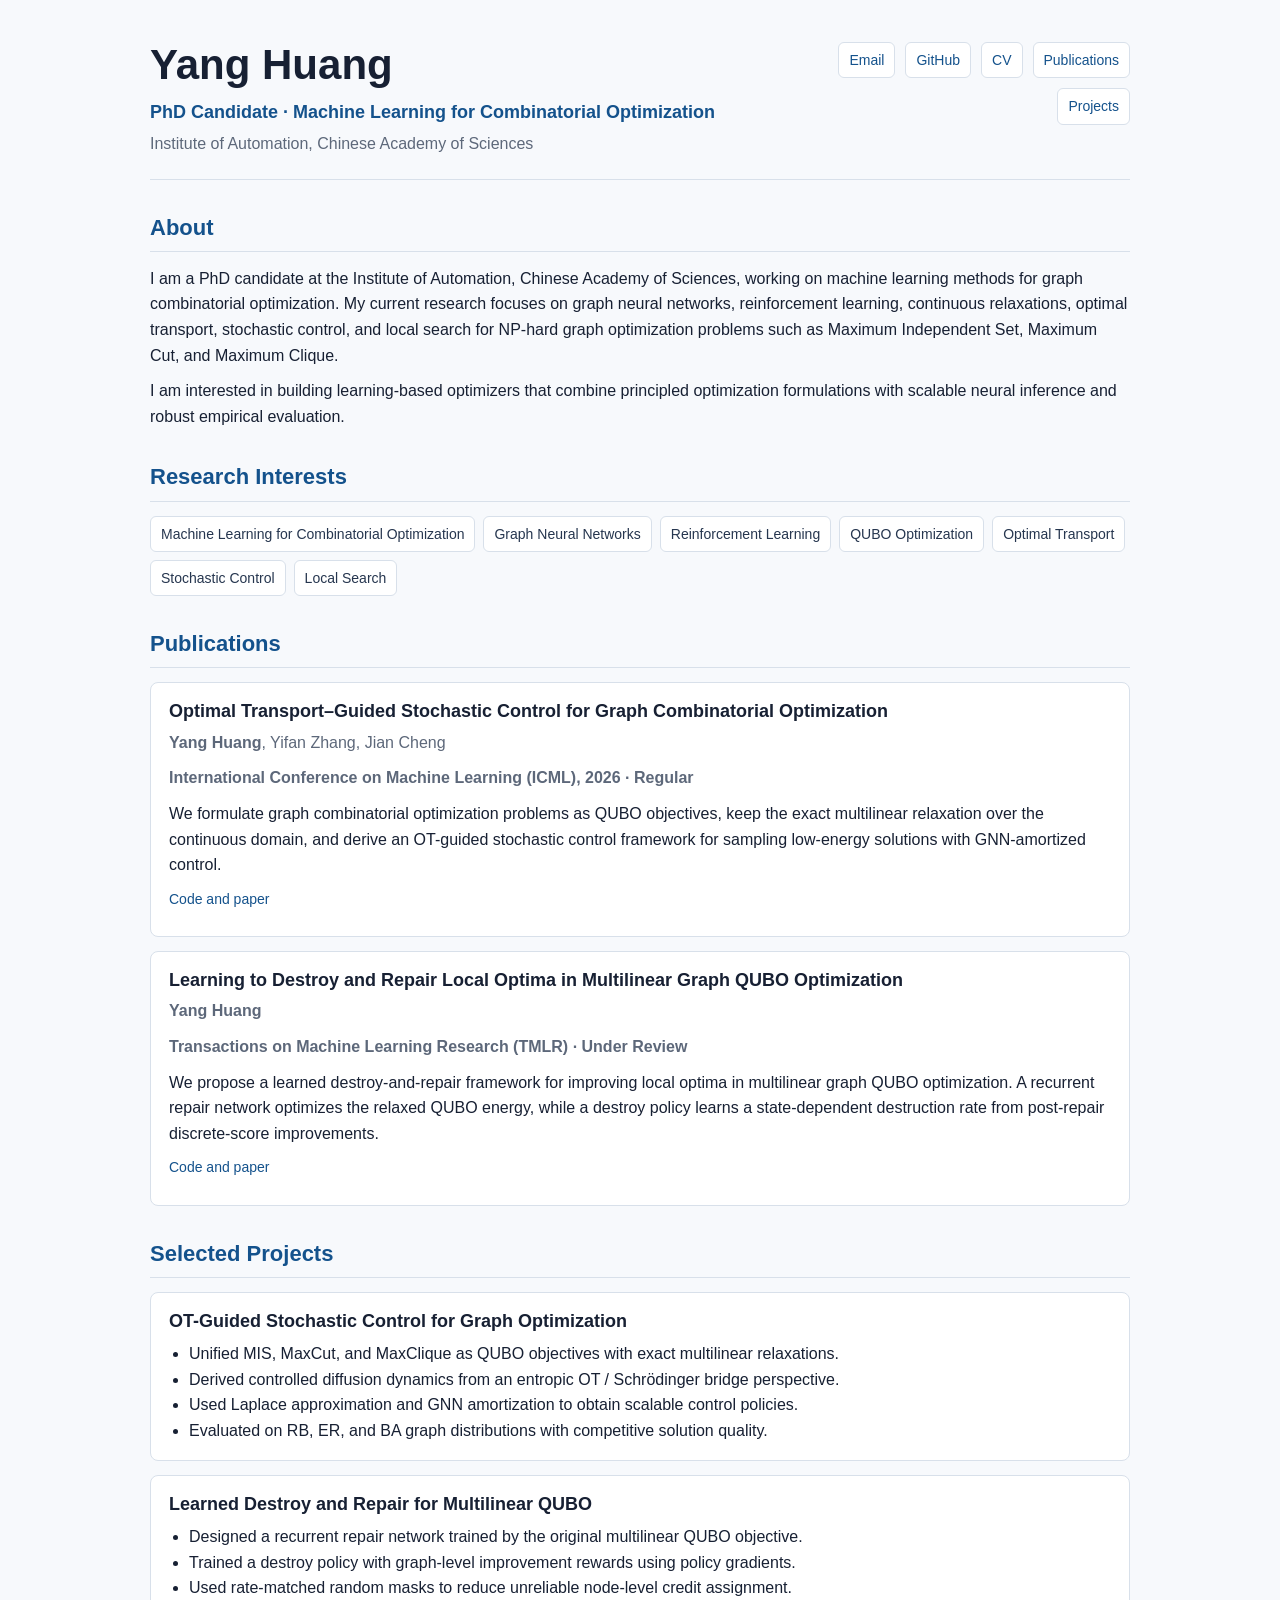
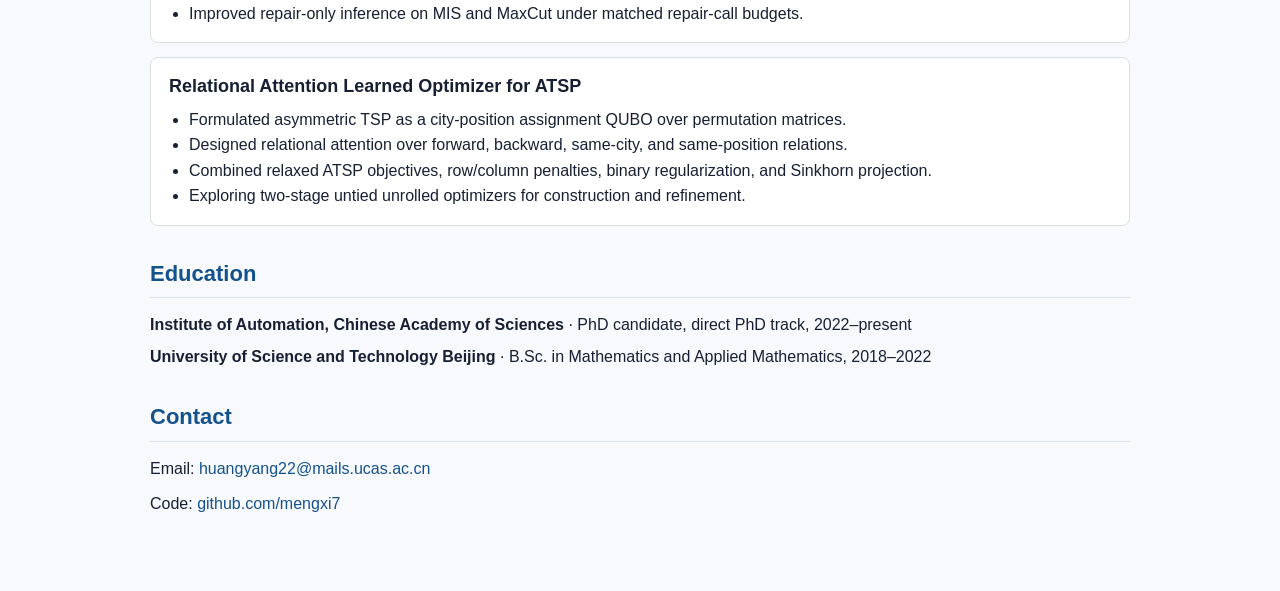
==== index.html @ 0f0f34de "first" ====
<!doctype html>
<html lang="en">
<head>
  <meta charset="utf-8">
  <meta name="viewport" content="width=device-width, initial-scale=1">
  <title>Yang Huang</title>
  <meta name="description" content="Yang Huang - PhD candidate working on machine learning for combinatorial optimization, graph neural networks, reinforcement learning, optimal transport, and stochastic control.">
  <link rel="stylesheet" href="styles.css">
</head>
<body>
  <main class="page">
    <header class="hero">
      <div>
        <h1>Yang Huang</h1>
        <p class="subtitle">PhD Candidate · Machine Learning for Combinatorial Optimization</p>
        <p class="affiliation">Institute of Automation, Chinese Academy of Sciences</p>
      </div>
      <nav class="links" aria-label="Profile links">
        <a href="mailto:huangyang22@mails.ucas.ac.cn">Email</a>
        <a href="https://github.com/mengxi7">GitHub</a>
        <a href="Yang_Huang_CV.pdf">CV</a>
        <a href="#publications">Publications</a>
        <a href="#projects">Projects</a>
      </nav>
    </header>

    <section id="about">
      <h2>About</h2>
      <p>
        I am a PhD candidate at the Institute of Automation, Chinese Academy of Sciences,
        working on machine learning methods for graph combinatorial optimization.
        My current research focuses on graph neural networks, reinforcement learning,
        continuous relaxations, optimal transport, stochastic control, and local search for
        NP-hard graph optimization problems such as Maximum Independent Set, Maximum Cut,
        and Maximum Clique.
      </p>
      <p>
        I am interested in building learning-based optimizers that combine principled
        optimization formulations with scalable neural inference and robust empirical evaluation.
      </p>
    </section>

    <section id="research">
      <h2>Research Interests</h2>
      <div class="tags">
        <span>Machine Learning for Combinatorial Optimization</span>
        <span>Graph Neural Networks</span>
        <span>Reinforcement Learning</span>
        <span>QUBO Optimization</span>
        <span>Optimal Transport</span>
        <span>Stochastic Control</span>
        <span>Local Search</span>
      </div>
    </section>

    <section id="publications">
      <h2>Publications</h2>
      <article class="pub">
        <h3>Optimal Transport–Guided Stochastic Control for Graph Combinatorial Optimization</h3>
        <p class="authors"><strong>Yang Huang</strong>, Yifan Zhang, Jian Cheng</p>
        <p class="venue">International Conference on Machine Learning (ICML), 2026 · Regular</p>
        <p>
          We formulate graph combinatorial optimization problems as QUBO objectives, keep the
          exact multilinear relaxation over the continuous domain, and derive an OT-guided
          stochastic control framework for sampling low-energy solutions with GNN-amortized control.
        </p>
        <p class="status">
          <a href="https://github.com/mengxi7/Optimal-Transport-Guided-Stochastic-Control-for-Graph-Combinatorial-Optimization">Code and paper</a>
        </p>
      </article>

      <article class="pub">
        <h3>Learning to Destroy and Repair Local Optima in Multilinear Graph QUBO Optimization</h3>
        <p class="authors"><strong>Yang Huang</strong></p>
        <p class="venue">Transactions on Machine Learning Research (TMLR) · Under Review</p>
        <p>
          We propose a learned destroy-and-repair framework for improving local optima in
          multilinear graph QUBO optimization. A recurrent repair network optimizes the relaxed
          QUBO energy, while a destroy policy learns a state-dependent destruction rate from
          post-repair discrete-score improvements.
        </p>
        <p class="status">
          <a href="https://github.com/mengxi7/learned-destroy-repair">Code and paper</a>
        </p>
      </article>
    </section>

    <section id="projects">
      <h2>Selected Projects</h2>
      <article class="project">
        <h3>OT-Guided Stochastic Control for Graph Optimization</h3>
        <ul>
          <li>Unified MIS, MaxCut, and MaxClique as QUBO objectives with exact multilinear relaxations.</li>
          <li>Derived controlled diffusion dynamics from an entropic OT / Schrödinger bridge perspective.</li>
          <li>Used Laplace approximation and GNN amortization to obtain scalable control policies.</li>
          <li>Evaluated on RB, ER, and BA graph distributions with competitive solution quality.</li>
        </ul>
      </article>

      <article class="project">
        <h3>Learned Destroy and Repair for Multilinear QUBO</h3>
        <ul>
          <li>Designed a recurrent repair network trained by the original multilinear QUBO objective.</li>
          <li>Trained a destroy policy with graph-level improvement rewards using policy gradients.</li>
          <li>Used rate-matched random masks to reduce unreliable node-level credit assignment.</li>
          <li>Improved repair-only inference on MIS and MaxCut under matched repair-call budgets.</li>
        </ul>
      </article>

      <article class="project">
        <h3>Relational Attention Learned Optimizer for ATSP</h3>
        <ul>
          <li>Formulated asymmetric TSP as a city-position assignment QUBO over permutation matrices.</li>
          <li>Designed relational attention over forward, backward, same-city, and same-position relations.</li>
          <li>Combined relaxed ATSP objectives, row/column penalties, binary regularization, and Sinkhorn projection.</li>
          <li>Exploring two-stage untied unrolled optimizers for construction and refinement.</li>
        </ul>
      </article>
    </section>

    <section id="education">
      <h2>Education</h2>
      <div class="edu">
        <p><strong>Institute of Automation, Chinese Academy of Sciences</strong> · PhD candidate, direct PhD track, 2022–present</p>
        <p><strong>University of Science and Technology Beijing</strong> · B.Sc. in Mathematics and Applied Mathematics, 2018–2022</p>
      </div>
    </section>

    <section id="contact">
      <h2>Contact</h2>
      <p>
        Email: <a href="mailto:huangyang22@mails.ucas.ac.cn">huangyang22@mails.ucas.ac.cn</a>
      </p>
      <p>
        Code: <a href="https://github.com/mengxi7">github.com/mengxi7</a>
      </p>
    </section>
  </main>
</body>
</html>
---- styles.css ----
:root {
  --text: #172033;
  --muted: #5d687a;
  --accent: #14528c;
  --line: #d8e0ea;
  --bg: #f7f9fc;
  --card: #ffffff;
}

* {
  box-sizing: border-box;
}

body {
  margin: 0;
  color: var(--text);
  background: var(--bg);
  font-family: -apple-system, BlinkMacSystemFont, "Segoe UI", Arial, "Noto Sans", sans-serif;
  line-height: 1.6;
}

a {
  color: var(--accent);
  text-decoration: none;
}

a:hover {
  text-decoration: underline;
}

.page {
  width: min(980px, calc(100% - 40px));
  margin: 0 auto;
  padding: 42px 0 64px;
}

.hero {
  display: flex;
  justify-content: space-between;
  gap: 28px;
  align-items: flex-start;
  padding-bottom: 22px;
  border-bottom: 1px solid var(--line);
}

h1 {
  margin: 0;
  font-size: 42px;
  line-height: 1.1;
  letter-spacing: 0;
}

.subtitle {
  margin: 10px 0 4px;
  font-size: 18px;
  color: var(--accent);
  font-weight: 650;
}

.affiliation {
  margin: 0;
  color: var(--muted);
}

.links {
  display: flex;
  flex-wrap: wrap;
  justify-content: flex-end;
  gap: 10px;
  max-width: 360px;
}

.links a {
  padding: 6px 10px;
  border: 1px solid var(--line);
  border-radius: 6px;
  background: var(--card);
  font-size: 14px;
}

section {
  margin-top: 30px;
}

h2 {
  margin: 0 0 14px;
  font-size: 22px;
  color: var(--accent);
  border-bottom: 1px solid var(--line);
  padding-bottom: 6px;
  letter-spacing: 0;
}

h3 {
  margin: 0 0 6px;
  font-size: 18px;
  line-height: 1.35;
}

p {
  margin: 0 0 10px;
}

.tags {
  display: flex;
  flex-wrap: wrap;
  gap: 8px;
}

.tags span {
  background: var(--card);
  border: 1px solid var(--line);
  border-radius: 6px;
  padding: 6px 10px;
  color: #26364f;
  font-size: 14px;
}

.pub,
.project {
  background: var(--card);
  border: 1px solid var(--line);
  border-radius: 8px;
  padding: 16px 18px;
  margin-bottom: 14px;
}

.authors,
.venue,
.status,
.muted {
  color: var(--muted);
}

.venue {
  font-weight: 600;
}

.status {
  font-size: 14px;
}

ul {
  margin: 8px 0 0;
  padding-left: 20px;
}

.edu p {
  margin-bottom: 6px;
}

@media (max-width: 720px) {
  .page {
    width: min(100% - 28px, 980px);
    padding-top: 28px;
  }

  .hero {
    display: block;
  }

  h1 {
    font-size: 34px;
  }

  .links {
    justify-content: flex-start;
    margin-top: 18px;
  }
}
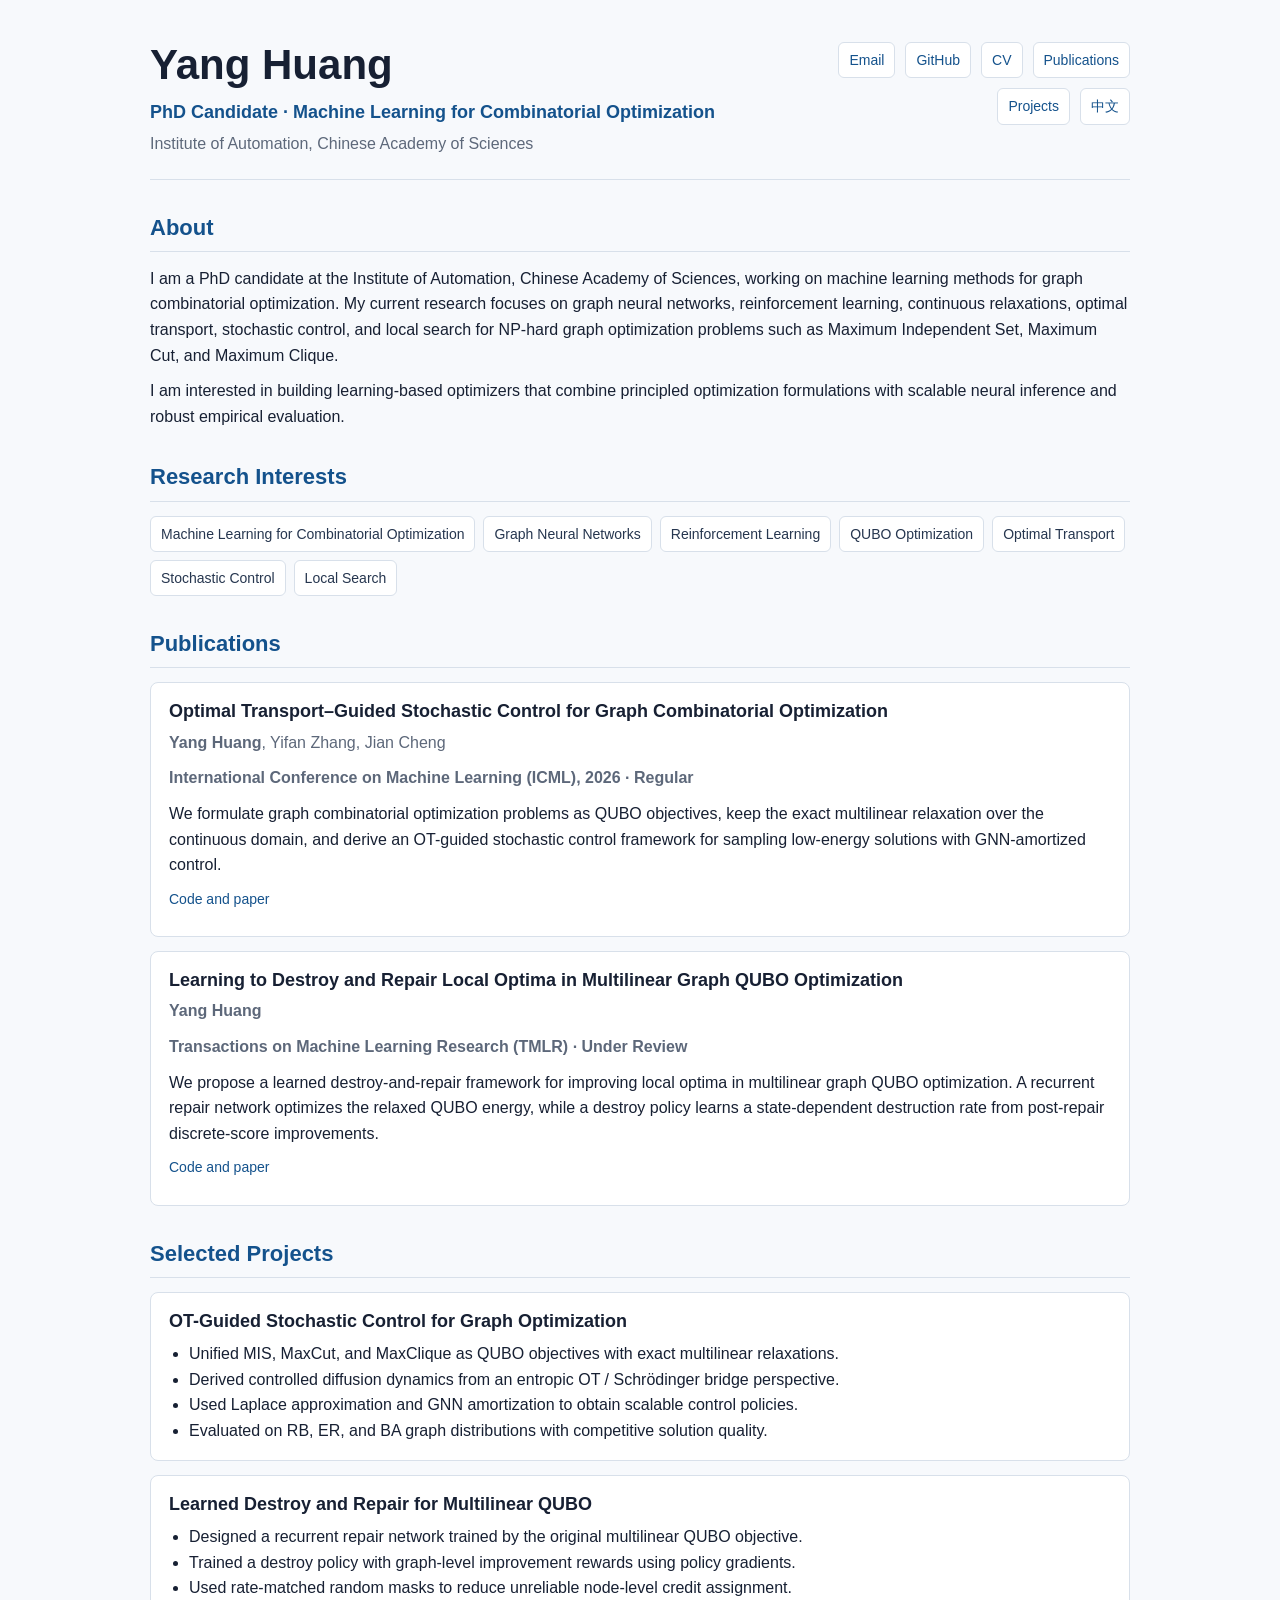
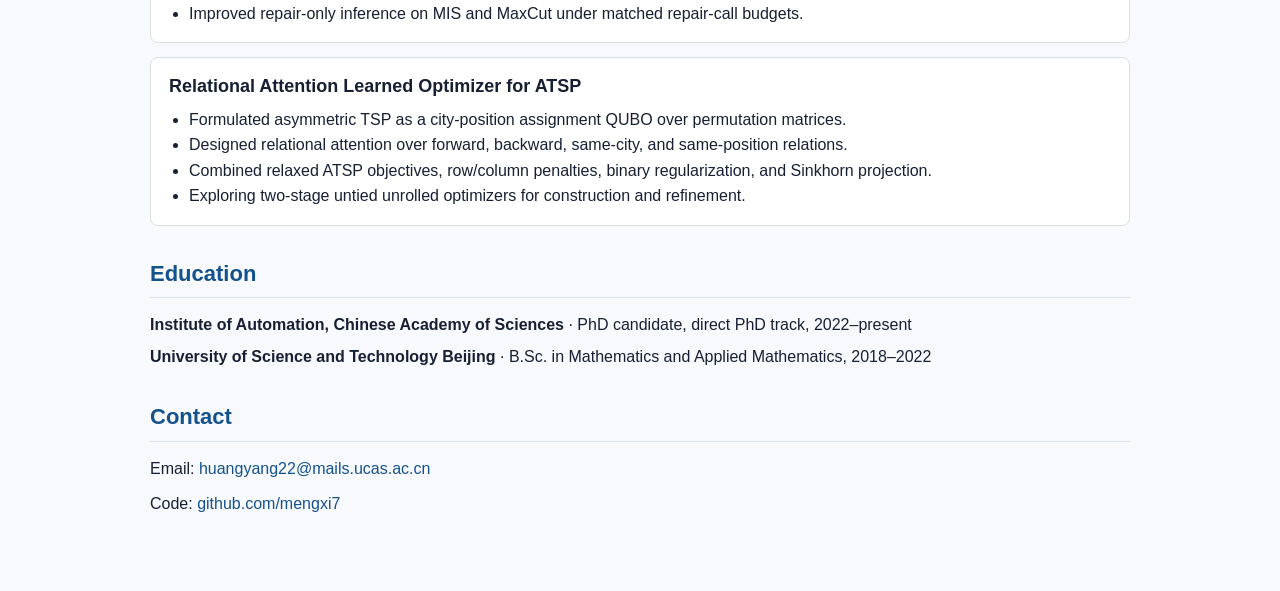
==== commit eca33709: "26_6_28_mac" ====
--- a/index.html
+++ b/index.html
@@ -21,6 +21,7 @@
         <a href="Yang_Huang_CV.pdf">CV</a>
         <a href="#publications">Publications</a>
         <a href="#projects">Projects</a>
+        <a href="zh.html">中文</a>
       </nav>
     </header>
 
--- a/styles.css
+++ b/styles.css
@@ -50,6 +50,14 @@
   letter-spacing: 0;
 }
 
+.han-name {
+  display: inline-block;
+  margin-left: 8px;
+  color: var(--muted);
+  font-size: 28px;
+  font-weight: 600;
+}
+
 .subtitle {
   margin: 10px 0 4px;
   font-size: 18px;
@@ -57,9 +65,18 @@
   font-weight: 650;
 }
 
+.subtitle.zh {
+  margin-top: 2px;
+  font-size: 16px;
+}
+
 .affiliation {
   margin: 0;
   color: var(--muted);
+}
+
+.affiliation.zh {
+  margin-top: 2px;
 }
 
 .links {
@@ -99,6 +116,10 @@
 
 p {
   margin: 0 0 10px;
+}
+
+p[lang="zh-CN"] {
+  color: #26364f;
 }
 
 .tags {
@@ -167,4 +188,11 @@
     justify-content: flex-start;
     margin-top: 18px;
   }
+
+  .han-name {
+    display: block;
+    margin-left: 0;
+    margin-top: 4px;
+    font-size: 24px;
+  }
 }
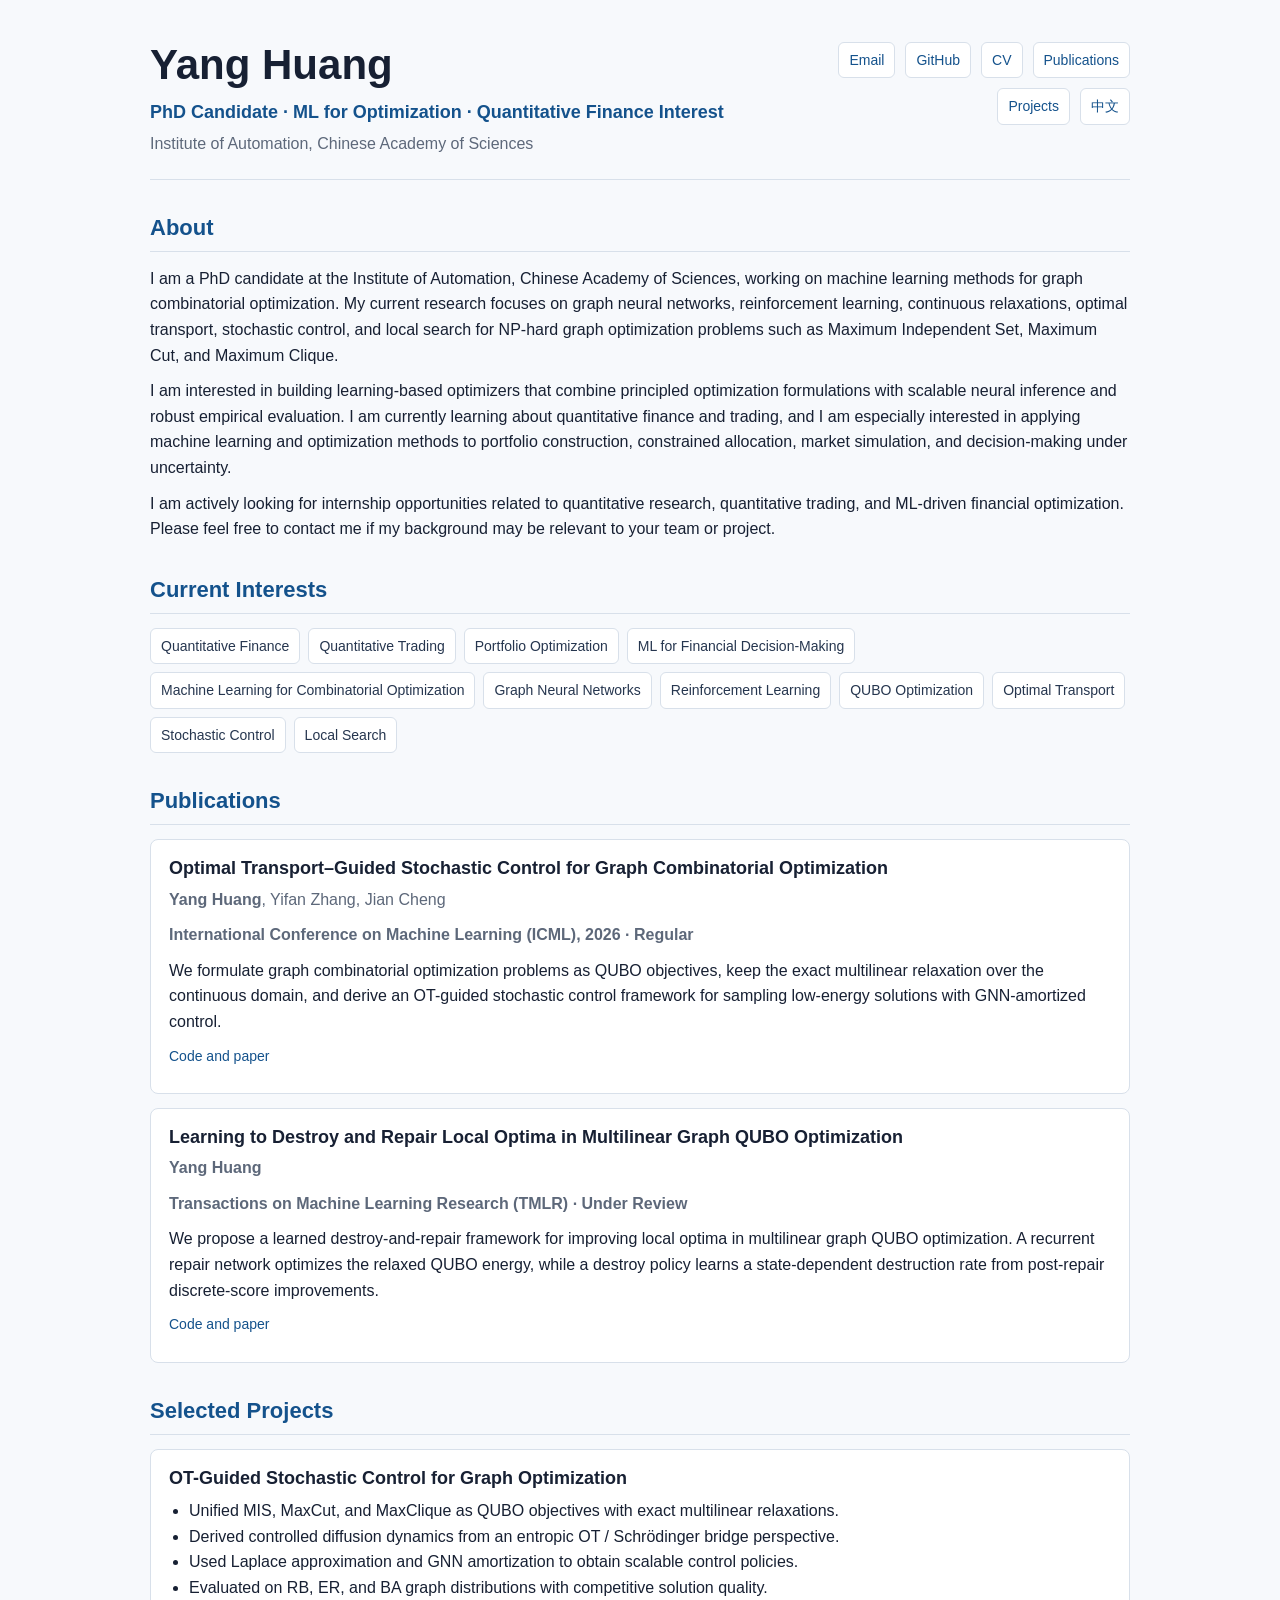
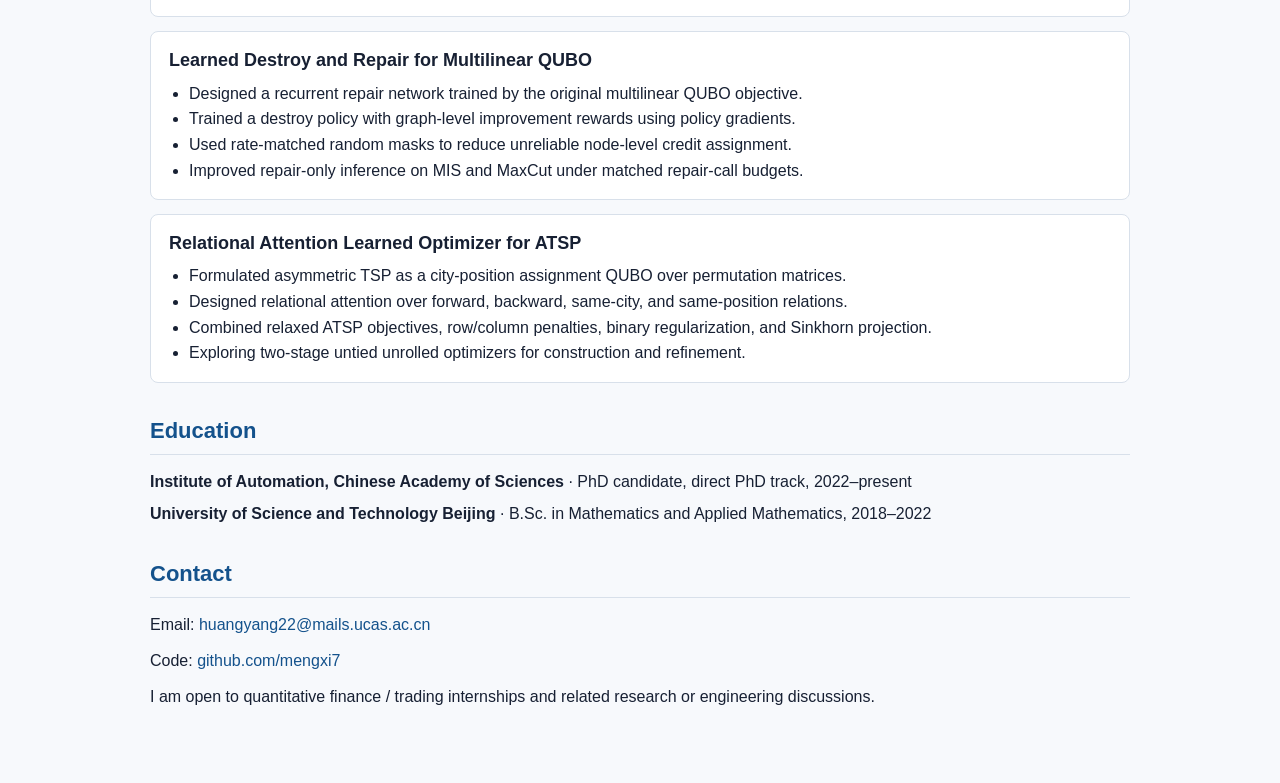
==== commit 010c1a99: "26_6_28_2_mac" ====
--- a/index.html
+++ b/index.html
@@ -4,7 +4,7 @@
   <meta charset="utf-8">
   <meta name="viewport" content="width=device-width, initial-scale=1">
   <title>Yang Huang</title>
-  <meta name="description" content="Yang Huang - PhD candidate working on machine learning for combinatorial optimization, graph neural networks, reinforcement learning, optimal transport, and stochastic control.">
+  <meta name="description" content="Yang Huang - PhD candidate working on machine learning for combinatorial optimization, with current interests in quantitative finance and trading.">
   <link rel="stylesheet" href="styles.css">
 </head>
 <body>
@@ -12,7 +12,7 @@
     <header class="hero">
       <div>
         <h1>Yang Huang</h1>
-        <p class="subtitle">PhD Candidate · Machine Learning for Combinatorial Optimization</p>
+        <p class="subtitle">PhD Candidate · ML for Optimization · Quantitative Finance Interest</p>
         <p class="affiliation">Institute of Automation, Chinese Academy of Sciences</p>
       </div>
       <nav class="links" aria-label="Profile links">
@@ -38,12 +38,24 @@
       <p>
         I am interested in building learning-based optimizers that combine principled
         optimization formulations with scalable neural inference and robust empirical evaluation.
+        I am currently learning about quantitative finance and trading, and I am especially
+        interested in applying machine learning and optimization methods to portfolio construction,
+        constrained allocation, market simulation, and decision-making under uncertainty.
+      </p>
+      <p>
+        I am actively looking for internship opportunities related to quantitative research,
+        quantitative trading, and ML-driven financial optimization. Please feel free to contact me
+        if my background may be relevant to your team or project.
       </p>
     </section>
 
     <section id="research">
-      <h2>Research Interests</h2>
+      <h2>Current Interests</h2>
       <div class="tags">
+        <span>Quantitative Finance</span>
+        <span>Quantitative Trading</span>
+        <span>Portfolio Optimization</span>
+        <span>ML for Financial Decision-Making</span>
         <span>Machine Learning for Combinatorial Optimization</span>
         <span>Graph Neural Networks</span>
         <span>Reinforcement Learning</span>
@@ -135,6 +147,9 @@
       <p>
         Code: <a href="https://github.com/mengxi7">github.com/mengxi7</a>
       </p>
+      <p>
+        I am open to quantitative finance / trading internships and related research or engineering discussions.
+      </p>
     </section>
   </main>
 </body>
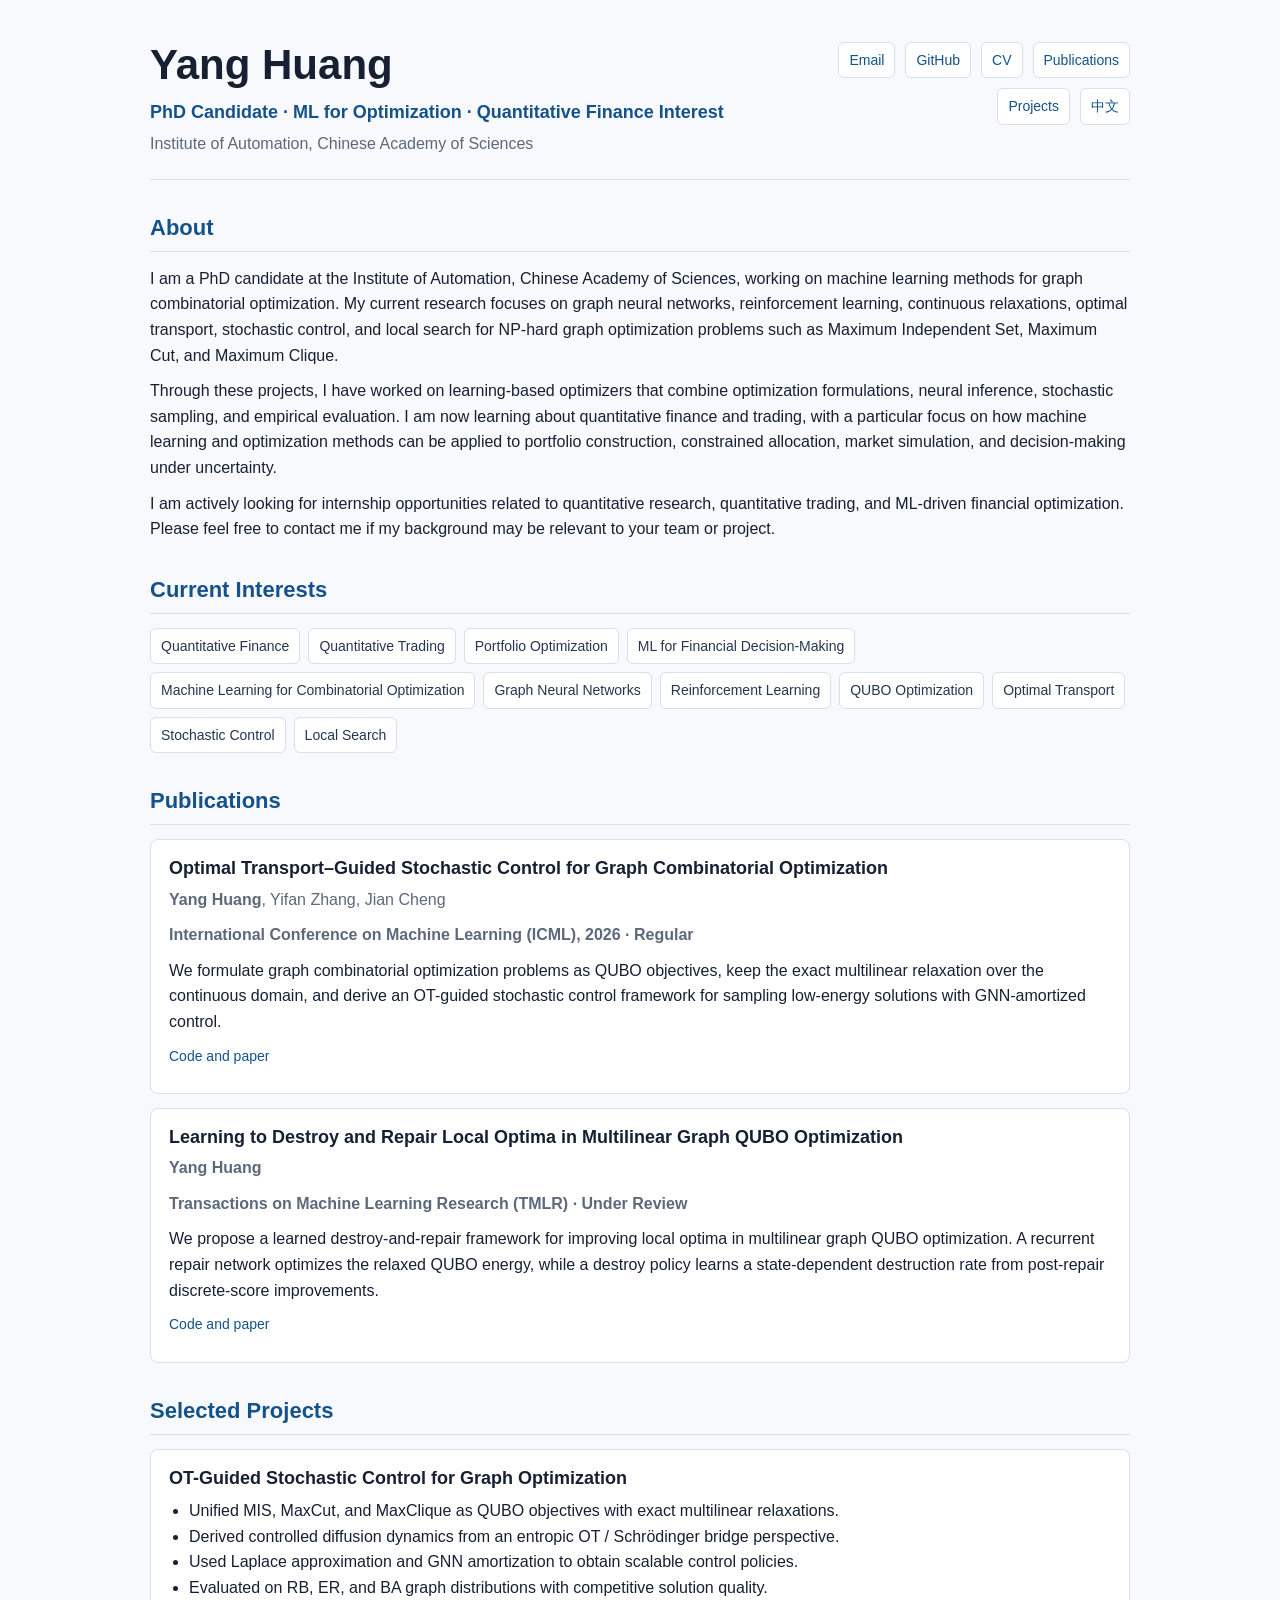
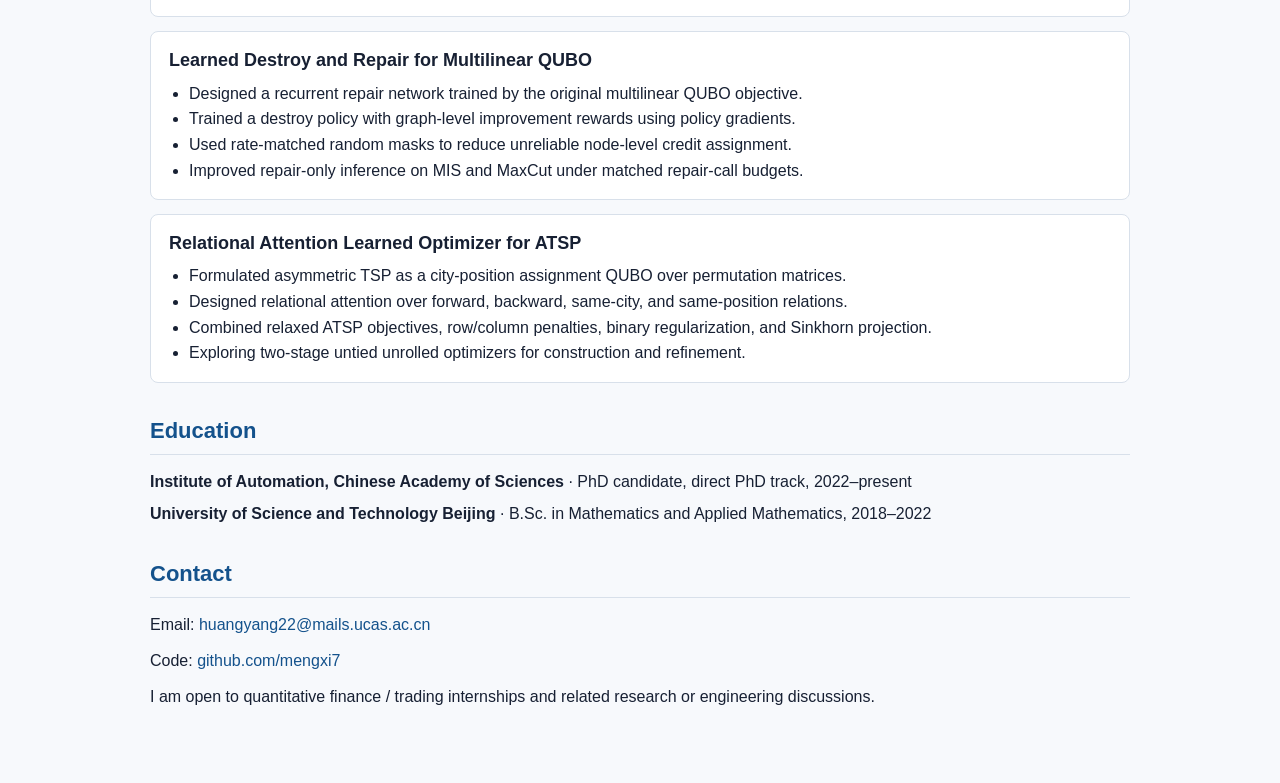
==== commit f7cf1ed5: "26_6_28_3_mac" ====
--- a/index.html
+++ b/index.html
@@ -36,10 +36,10 @@
         and Maximum Clique.
       </p>
       <p>
-        I am interested in building learning-based optimizers that combine principled
-        optimization formulations with scalable neural inference and robust empirical evaluation.
-        I am currently learning about quantitative finance and trading, and I am especially
-        interested in applying machine learning and optimization methods to portfolio construction,
+        Through these projects, I have worked on learning-based optimizers that combine
+        optimization formulations, neural inference, stochastic sampling, and empirical evaluation.
+        I am now learning about quantitative finance and trading, with a particular focus on how
+        machine learning and optimization methods can be applied to portfolio construction,
         constrained allocation, market simulation, and decision-making under uncertainty.
       </p>
       <p>
